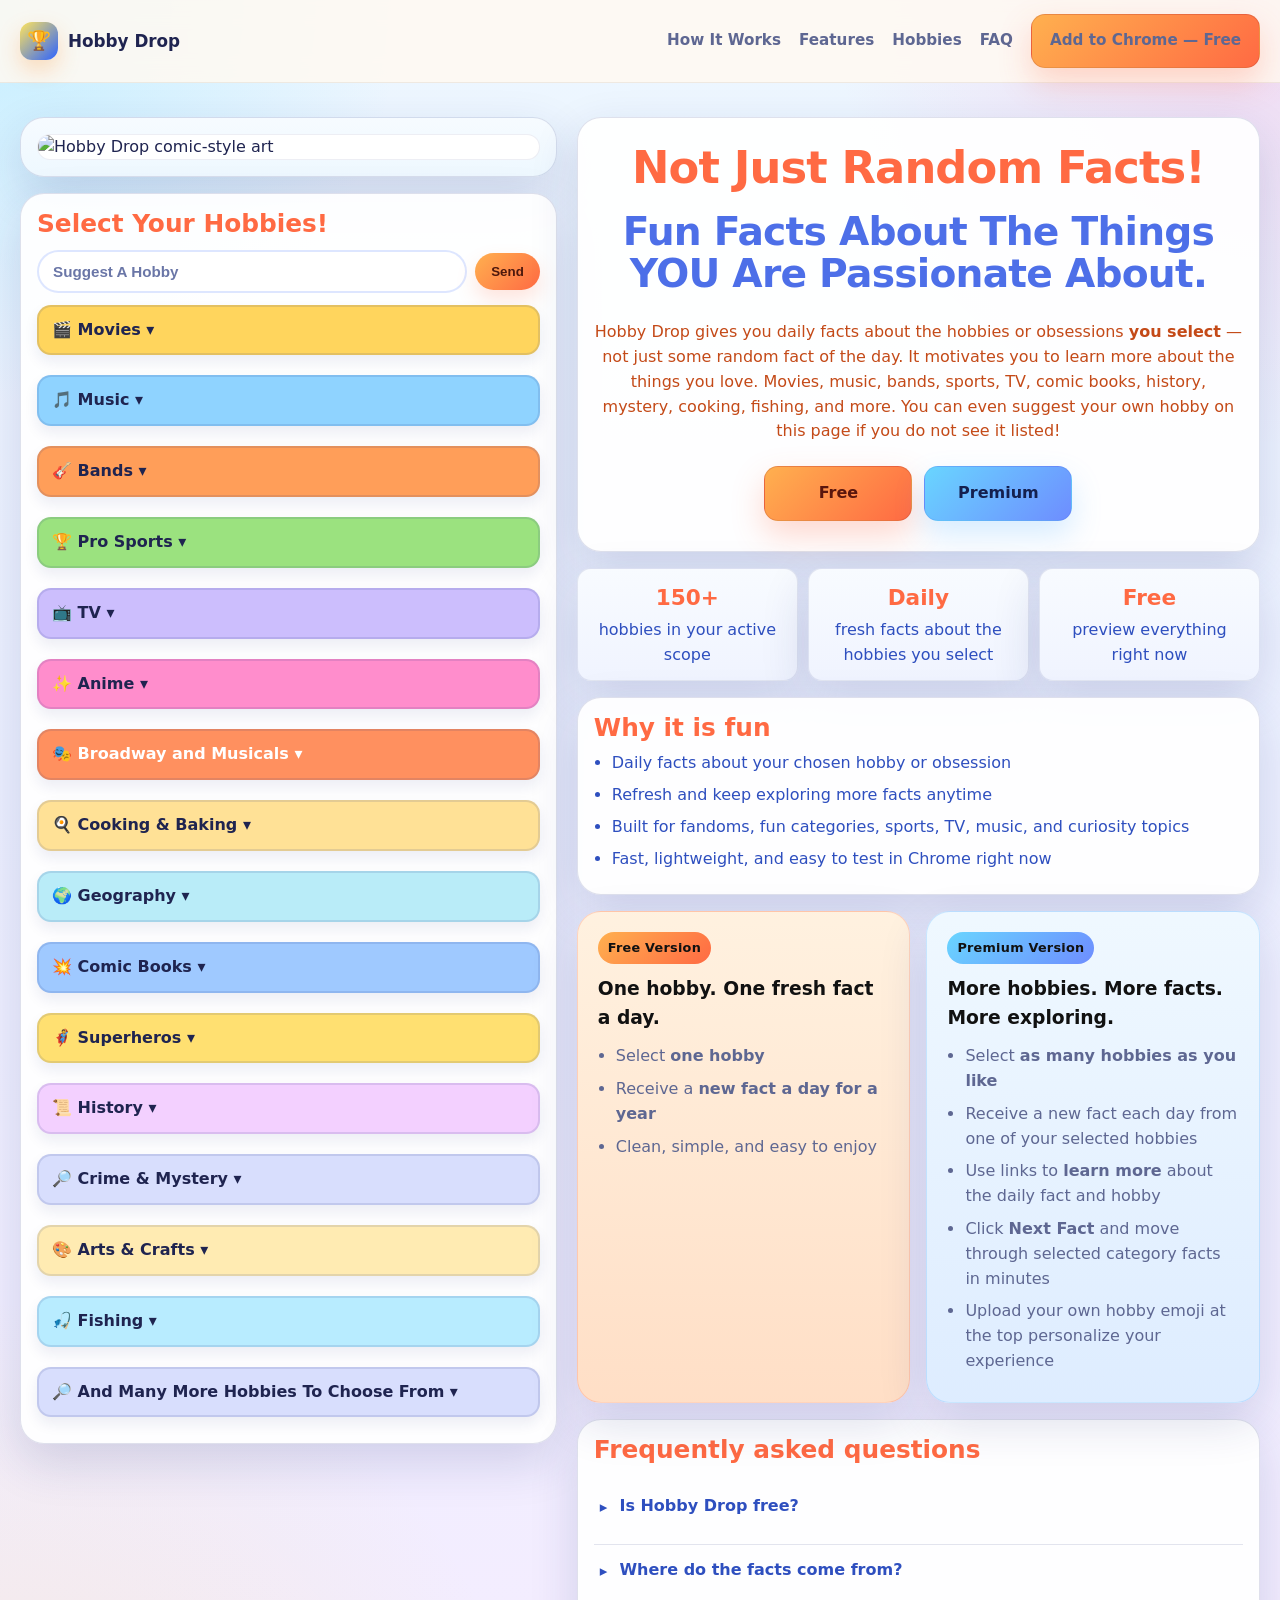
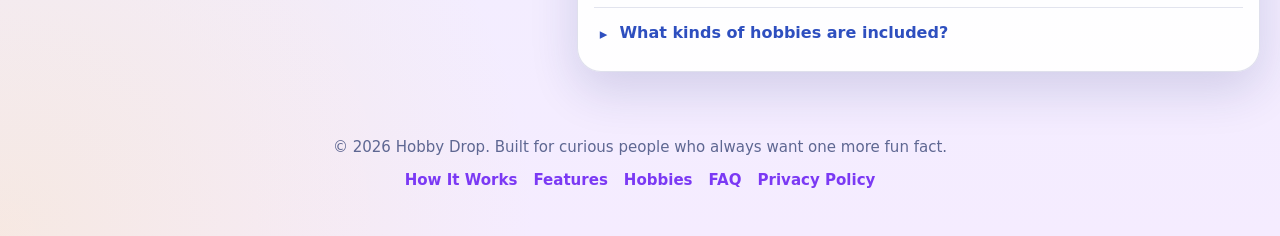
==== website/index.html @ 0efd0e8e "Initial commit" ====
<!DOCTYPE html>
<html lang="en">
<head>
  <meta charset="UTF-8">
  <meta name="viewport" content="width=device-width, initial-scale=1.0">
  <title>Hobby Drop — Daily facts for the things you love</title>
  <meta name="description" content="Hobby Drop is a playful free Chrome extension that gives you a daily fact about your favorite hobbies, fandoms, sports, music, movies, pets, books, and more.">
  <meta name="google-site-verification" content="fuaJ0DDZedPBPYJY5eXRK66tMt535osL9_O8yvnMWWc" />
  <style>
    * { box-sizing: border-box; margin: 0; padding: 0; }

    :root {
      --card: rgba(255, 255, 255, 0.92);
      --ink: #1f2450;
      --muted: #5e6792;
      --line: rgba(29, 45, 118, 0.14);
      --orange: #2d63ff;
      --orange-deep: #7b39f4;
      --gold: #ffe45c;
      --sky: #dff3ff;
      --purple: #7557d8;
      --green: #53c56b;
      --shadow: 0 18px 48px rgba(32, 44, 116, 0.16);
      --radius: 24px;
      --max: 1240px;
    }

    html { scroll-behavior: smooth; }

    body {
      font-family: "Segoe UI", system-ui, -apple-system, sans-serif;
      color: var(--ink);
      background:
        radial-gradient(circle at top left, rgba(73, 214, 255, 0.24) 0, transparent 18%),
        radial-gradient(circle at top right, rgba(255, 83, 182, 0.18) 0, transparent 20%),
        radial-gradient(circle at bottom left, rgba(255, 214, 76, 0.16) 0, transparent 24%),
        linear-gradient(180deg, #edf7ff 0%, #ecf0ff 42%, #f5ecff 100%);
      line-height: 1.55;
    }

    a { color: inherit; }

    .wrap {
      width: min(var(--max), calc(100% - 28px));
      margin: 0 auto;
    }

    .site-nav {
      position: sticky;
      top: 0;
      z-index: 50;
      backdrop-filter: blur(12px);
      background: rgba(255, 250, 242, 0.86);
      border-bottom: 1px solid rgba(84, 56, 22, 0.08);
    }

    .nav-inner {
      width: min(var(--max), calc(100% - 28px));
      margin: 0 auto;
      display: flex;
      align-items: center;
      justify-content: space-between;
      gap: 16px;
      padding: 14px 0;
    }

    .brand {
      display: flex;
      align-items: center;
      gap: 10px;
      font-weight: 900;
      font-size: 1.05rem;
      text-decoration: none;
    }

    .brand-badge {
      width: 38px;
      height: 38px;
      border-radius: 12px;
      display: grid;
      place-items: center;
      background: linear-gradient(135deg, var(--gold), var(--orange));
      box-shadow: 0 10px 22px rgba(255, 139, 43, 0.28);
      font-size: 1.2rem;
    }

    .nav-links {
      display: flex;
      gap: 18px;
      flex-wrap: wrap;
      align-items: center;
    }

    .nav-links a {
      text-decoration: none;
      color: var(--muted);
      font-weight: 600;
      font-size: 0.95rem;
    }

    .nav-links a:hover { color: var(--orange-deep); }

    .btn {
      display: inline-flex;
      align-items: center;
      justify-content: center;
      gap: 8px;
      text-decoration: none;
      border-radius: 14px;
      font-weight: 800;
      padding: 14px 18px;
      min-width: 148px;
      transition: transform 0.15s ease, box-shadow 0.15s ease, background 0.15s ease;
    }

    .btn:hover {
      transform: translateY(-2px);
    }

    .btn-primary {
      background: linear-gradient(135deg, #ffb04f, #ff6a43);
      color: #5a160d;
      box-shadow: 0 14px 32px rgba(255, 106, 67, 0.26);
      border: 1px solid rgba(132, 33, 31, 0.18);
    }

    .btn-secondary {
      background: linear-gradient(135deg, #69d5ff, #6e8dff);
      color: #14204f;
      border: 1px solid rgba(51, 95, 214, 0.14);
      box-shadow: 0 14px 30px rgba(75, 171, 255, 0.22);
    }

    .hero {
      padding: 34px 0 34px;
    }

    .hero-shell {
      display: grid;
      grid-template-columns: 1.02fr 0.98fr;
      gap: 28px;
      align-items: center;
    }

    .hero-copy {
      padding: 20px 4px;
    }

    .eyebrow {
      display: inline-flex;
      align-items: center;
      gap: 8px;
      padding: 8px 12px;
      border-radius: 999px;
      background: rgba(255, 214, 100, 0.34);
      border: 1px solid rgba(255, 140, 43, 0.18);
      color: #7a4b10;
      font-weight: 800;
      font-size: 0.84rem;
      margin-bottom: 14px;
    }

    .hero-copy h1 {
      font-size: clamp(2.2rem, 5vw, 4.2rem);
      line-height: 0.97;
      letter-spacing: -0.03em;
      margin-bottom: 16px;
    }

    .hero-copy .accent {
      color: var(--orange-deep);
    }

    .comic-kicker,
    .comic-headline {
      font-family: "Arial Rounded MT Bold", "Trebuchet MS", "Segoe UI", system-ui, sans-serif;
      color: #4d6fe8;
      text-align: center;
      text-shadow: none;
      max-width: 700px;
      margin-left: auto;
      margin-right: auto;
    }

    .comic-kicker {
      color: #ff6a43;
    }

    .comic-kicker {
      font-size: clamp(1.82rem, 4vw, 2.8rem);
      line-height: 1.06;
      letter-spacing: -0.02em;
      font-weight: 900;
      margin-top: 10px;
      margin-bottom: 20px;
    }

    .comic-headline {
      font-size: clamp(1.65rem, 3.6vw, 2.45rem);
      line-height: 1.06;
      letter-spacing: -0.02em;
      font-weight: 900;
      margin: 0 auto 26px;
    }

    .comic-headline .you-pop {
      color: #4d6fe8;
      text-shadow: none;
    }

    .hero-copy p {
      font-size: 1.06rem;
      max-width: 620px;
      color: var(--muted);
      margin-bottom: 18px;
    }

    .hero-actions {
      display: flex;
      flex-wrap: wrap;
      gap: 12px;
      margin-top: 22px;
      margin-bottom: 14px;
    }

    .meta-note {
      color: var(--muted);
      font-size: 0.93rem;
      margin-bottom: 18px;
    }

    .stats {
      display: grid;
      grid-template-columns: repeat(3, minmax(0, 1fr));
      gap: 12px;
      max-width: 620px;
    }

    .stat {
      background: var(--card);
      border: 1px solid var(--line);
      border-radius: 16px;
      padding: 14px 14px 12px;
      box-shadow: var(--shadow);
    }

    .stat strong {
      display: block;
      font-size: 1.15rem;
      color: var(--orange-deep);
      margin-bottom: 2px;
    }

    .stat span {
      color: var(--muted);
      font-size: 0.9rem;
    }

    .hero-visual {
      position: relative;
      background: linear-gradient(180deg, #eaf8ff 0%, #fff5dd 52%, #fff8ef 100%);
      border: 1px solid rgba(84, 56, 22, 0.08);
      border-radius: 30px;
      padding: 20px;
      box-shadow: var(--shadow);
      overflow: hidden;
    }

    .hero-visual::before,
    .hero-visual::after {
      content: "";
      position: absolute;
      border-radius: 50%;
      filter: blur(0px);
      opacity: 0.7;
    }

    .hero-visual::before {
      width: 140px;
      height: 140px;
      top: -30px;
      left: -20px;
      background: rgba(173, 227, 255, 0.45);
    }

    .hero-visual::after {
      width: 180px;
      height: 180px;
      right: -40px;
      bottom: -50px;
      background: rgba(255, 220, 138, 0.5);
    }

    .logo-burst {
      position: relative;
      z-index: 1;
      display: inline-block;
      font-weight: 900;
      font-size: clamp(2rem, 4vw, 3.2rem);
      line-height: 0.9;
      padding: 18px 20px;
      border-radius: 24px;
      color: #7f180b;
      background: radial-gradient(circle at center, #ffd75b 0%, #ffb934 44%, #ff7b2b 68%, #ef4b26 100%);
      text-shadow: 0 2px 0 rgba(255,255,255,0.28);
      box-shadow: 0 18px 40px rgba(239, 91, 36, 0.26);
      border: 4px solid rgba(126, 31, 8, 0.1);
      margin-bottom: 18px;
    }

    .scene-icons {
      display: flex;
      flex-wrap: wrap;
      gap: 10px;
      margin-bottom: 18px;
      position: relative;
      z-index: 1;
    }

    .scene-icons span {
      width: 48px;
      height: 48px;
      display: grid;
      place-items: center;
      border-radius: 14px;
      background: rgba(255,255,255,0.78);
      box-shadow: 0 8px 18px rgba(82, 58, 19, 0.12);
      font-size: 1.25rem;
    }

    .picker-card {
      position: relative;
      z-index: 1;
      background: rgba(255, 255, 255, 0.88);
      border: 1px solid rgba(84, 56, 22, 0.08);
      border-radius: 22px;
      padding: 16px;
    }

    .picker-head {
      display: flex;
      align-items: center;
      justify-content: space-between;
      gap: 10px;
      margin-bottom: 10px;
    }

    .picker-head h3 {
      font-size: 1.15rem;
    }

    .search {
      background: #fffaf2;
      border: 1px solid rgba(84, 56, 22, 0.08);
      border-radius: 12px;
      color: #8b8096;
      padding: 10px 12px;
      margin-bottom: 12px;
      font-size: 0.95rem;
    }

    .chip-grid {
      display: grid;
      grid-template-columns: repeat(2, minmax(0, 1fr));
      gap: 10px;
    }

    .chip {
      border-radius: 14px;
      padding: 10px 12px;
      font-weight: 800;
      font-size: 0.92rem;
      border: 1px solid rgba(84, 56, 22, 0.08);
      box-shadow: 0 6px 14px rgba(80, 58, 23, 0.08);
    }

    .c1 { background: #ffe7b6; }
    .c2 { background: #ffbe67; }
    .c3 { background: #ff8449; color: white; }
    .c4 { background: #cfe88c; }
    .c5 { background: #dcecff; }
    .c6 { background: #b7d7ff; }
    .c7 { background: #f9e2a7; }
    .c8 { background: #e6e0f8; }
    .c9 { background: #b7e5b4; }
    .c10 { background: #b9dfff; }
    .c11 { background: #d7e98f; }
    .c12 { background: #f2cfe8; }

    section {
      padding: 34px 0;
    }

    .section-title {
      text-align: center;
      margin-bottom: 16px;
    }

    .section-title h2 {
      font-size: clamp(1.8rem, 3.3vw, 2.6rem);
      margin-bottom: 10px;
    }

    .section-title p {
      max-width: 740px;
      margin: 0 auto;
      color: var(--muted);
      font-size: 1rem;
    }

    .panel {
      background: var(--card);
      border: 1px solid var(--line);
      border-radius: var(--radius);
      box-shadow: var(--shadow);
    }

    .how-grid {
      display: grid;
      grid-template-columns: repeat(3, minmax(0, 1fr));
      gap: 16px;
      margin-top: 22px;
    }

    .step-card {
      padding: 20px;
    }

    .step-badge {
      width: 40px;
      height: 40px;
      display: grid;
      place-items: center;
      border-radius: 12px;
      background: linear-gradient(135deg, var(--orange), var(--orange-deep));
      color: white;
      font-weight: 900;
      margin-bottom: 12px;
    }

    .step-card h3,
    .feature-card h3,
    .fact-card h3,
    .category-card h3,
    .install-card h3 {
      margin-bottom: 8px;
      font-size: 1.05rem;
    }

    .step-card p,
    .feature-card p,
    .fact-card p,
    .category-card p,
    .install-card p,
    .scope-note,
    .faq details p {
      color: var(--muted);
    }

    .feature-grid,
    .facts-grid,
    .category-grid,
    .install-grid,
    .pricing-grid,
    .faq-grid {
      display: grid;
      gap: 16px;
      margin-top: 22px;
    }

    .feature-grid { grid-template-columns: repeat(3, minmax(0, 1fr)); }
    .facts-grid { grid-template-columns: repeat(3, minmax(0, 1fr)); }
    .category-grid { grid-template-columns: repeat(4, minmax(0, 1fr)); }
    .install-grid { grid-template-columns: 1.15fr 0.85fr; }
    .pricing-grid { grid-template-columns: repeat(2, minmax(0, 1fr)); }

    .feature-card,
    .fact-card,
    .category-card,
    .install-card,
    .pricing-card {
      padding: 20px;
    }

    .icon-row {
      font-size: 1.45rem;
      margin-bottom: 10px;
    }

    .category-card ul,
    .install-card ol,
    .install-card ul {
      padding-left: 18px;
      margin-top: 10px;
      color: var(--muted);
    }

    .category-card li,
    .install-card li { margin-bottom: 6px; }

    .tag-strip {
      display: flex;
      flex-wrap: wrap;
      gap: 10px;
      margin-top: 14px;
    }

    .tag-strip span {
      padding: 7px 10px;
      border-radius: 999px;
      background: #fff3db;
      border: 1px solid rgba(84, 56, 22, 0.08);
      font-size: 0.88rem;
      font-weight: 700;
      color: #6b5226;
    }

    .scope-note {
      margin-top: 16px;
      font-size: 0.94rem;
      text-align: center;
    }

    .comic-layout {
      display: grid;
      grid-template-columns: 0.88fr 1.12fr;
      gap: 20px;
      align-items: start;
    }

    .left-rail,
    .right-rail {
      display: grid;
      gap: 16px;
    }

    .info-stack {
      display: grid;
      grid-template-columns: repeat(2, minmax(0, 1fr));
      gap: 16px;
    }

    .art-card,
    .tabs-card,
    .info-box {
      padding: 16px;
    }

    .art-card {
      overflow: hidden;
      background: linear-gradient(180deg, #f6fbff 0%, #eef8ff 100%);
    }

    .hero-art {
      width: 100%;
      display: block;
      border-radius: 18px;
      border: 1px solid rgba(29, 45, 118, 0.08);
      background: white;
    }

    .tabs-card h3,
    .info-box h3 {
      margin-bottom: 10px;
      font-size: 1.55rem;
      line-height: 1.1;
      font-weight: 900;
      font-family: "Arial Rounded MT Bold", "Trebuchet MS", "Segoe UI", system-ui, sans-serif;
      color: #ff6a43;
    }

    .tabs-card h3 {
      margin-bottom: 16px;
    }

    .tabs-card-header {
      display: flex;
      align-items: center;
      justify-content: space-between;
      gap: 12px;
      flex-wrap: wrap;
      margin-bottom: 12px;
    }

    .tabs-card-header h3 {
      margin-bottom: 0;
    }

    .suggestion-form {
      display: flex;
      align-items: center;
      justify-content: flex-end;
      gap: 8px;
      flex: 1 1 340px;
      flex-wrap: wrap;
    }

    .suggestion-input {
      flex: 1 1 220px;
      min-width: 220px;
      padding: 11px 14px;
      border-radius: 999px;
      border: 2px solid rgba(45, 99, 255, 0.16);
      background: #ffffff;
      color: #1f2450;
      font-size: 0.95rem;
      font-weight: 700;
      outline: none;
      box-shadow: inset 0 1px 0 rgba(255, 255, 255, 0.6);
    }

    .suggestion-input::placeholder {
      color: #6a76a7;
    }

    .suggestion-input:focus {
      border-color: rgba(123, 57, 244, 0.42);
      box-shadow: 0 0 0 4px rgba(123, 57, 244, 0.12);
    }

    .suggestion-button {
      border: none;
      border-radius: 999px;
      padding: 11px 16px;
      font-weight: 800;
      cursor: pointer;
      background: linear-gradient(135deg, #ffb04f, #ff6a43);
      color: #4d180d;
      box-shadow: 0 10px 20px rgba(255, 106, 67, 0.18);
    }

    .suggestion-success {
      margin-bottom: 10px;
      color: #1e7a3b;
      font-weight: 800;
      font-size: 0.9rem;
    }

    .ordered-tabs {
      display: grid;
      grid-template-columns: 1fr;
      gap: 10px;
    }

    .hobby-item {
      position: relative;
      padding-bottom: 10px;
    }

    .hobby-item:hover,
    .hobby-item:focus-within {
      z-index: 30;
    }

    .hobby-item::after {
      content: "";
      position: absolute;
      left: 0;
      right: 0;
      top: 100%;
      height: 14px;
    }

    .hobby-pill {
      display: block;
      width: 100%;
      padding: 11px 13px;
      border-radius: 14px;
      border: 2px solid rgba(30, 47, 124, 0.12);
      font-weight: 800;
      box-shadow: 0 7px 14px rgba(31, 40, 109, 0.08);
    }

    .dropdown-panel {
      display: none;
      position: absolute;
      left: 0;
      top: calc(100% + 2px);
      width: 100%;
      z-index: 20;
      padding: 12px;
      border-radius: 16px;
      background: rgba(255, 255, 255, 0.97);
      border: 1px solid rgba(29, 45, 118, 0.12);
      box-shadow: 0 18px 34px rgba(29, 45, 118, 0.14);
    }

    .dropdown-title {
      font-size: 0.9rem;
      font-weight: 900;
      margin-bottom: 8px;
      color: #2442aa;
    }

    .dropdown-tags {
      display: flex;
      flex-wrap: wrap;
      gap: 8px;
    }

    .dropdown-tags span {
      padding: 6px 9px;
      border-radius: 999px;
      background: #eef5ff;
      border: 1px solid rgba(29, 45, 118, 0.08);
      font-size: 0.78rem;
      font-weight: 700;
      color: #40518a;
    }

    .hobby-item:hover .dropdown-panel,
    .hobby-item:focus-within .dropdown-panel {
      display: block;
    }

    .pill-1 { background: #ffd55d; }
    .pill-2 { background: #8fd3ff; }
    .pill-3 { background: #ff9e59; }
    .pill-4 { background: #9be27f; }
    .pill-5 { background: #ccbefd; }
    .pill-6 { background: #ff8dcc; }
    .pill-7 { background: #ff905f; color: white; }
    .pill-8 { background: #ffe196; }
    .pill-9 { background: #b9ecf8; }
    .pill-10 { background: #9fc9ff; }
    .pill-11 { background: #ffe071; }
    .pill-12 { background: #f3d0ff; }
    .pill-13 { background: #d8defd; }
    .pill-14 { background: #ffebb2; }
    .pill-15 { background: #b8ecff; }

    .info-box p,
    .info-box li {
      color: #2e4fbf;
    }

    .right-rail > .info-box:first-child {
      text-align: center;
    }

    .right-rail > .info-box:first-child p {
      max-width: 680px;
      margin-left: auto;
      margin-right: auto;
      color: #c44a18;
    }

    .right-rail > .info-box:first-child .hero-actions {
      justify-content: center;
    }

    .info-box ul,
    .info-box ol {
      padding-left: 18px;
      margin-top: 10px;
    }

    .info-box li {
      margin-bottom: 7px;
    }

    .mini-stats {
      display: grid;
      grid-template-columns: repeat(3, minmax(0, 1fr));
      gap: 10px;
    }

    .mini-stat {
      background: linear-gradient(180deg, #f8fbff, #f0f4ff);
      border: 1px solid rgba(29, 45, 118, 0.1);
      border-radius: 14px;
      padding: 12px;
      text-align: center;
    }

    .mini-stat strong {
      display: block;
      color: #ff6a43;
      font-size: 1.35rem;
      font-weight: 900;
      margin-bottom: 4px;
    }

    .mini-stat span {
      color: #2e4fbf;
    }

    .faq-grid {
      grid-template-columns: 1fr;
    }

    .faq details {
      background: transparent;
      border: none;
      box-shadow: none;
      padding: 10px 0;
      border-radius: 0;
      overflow: visible;
    }

    .faq details + details {
      border-top: 1px solid rgba(29, 45, 118, 0.12);
      padding-top: 14px;
    }

    .faq details summary {
      display: flex;
      align-items: flex-start;
      gap: 12px;
      cursor: pointer;
      font-weight: 800;
      line-height: 1.35;
      list-style: none;
      padding: 0 6px;
      color: #2e4fbf !important;
    }

    .faq details summary::before {
      content: "▸";
      color: #2e4fbf !important;
      font-size: 0.95rem;
      font-weight: 900;
      flex: 0 0 auto;
      margin-top: 2px;
    }

    .faq details[open] summary::before {
      content: "▾";
    }

    .faq details summary::marker { content: ""; font-size: 0; }
    .faq details summary::-webkit-details-marker { display: none !important; }

    .faq details p {
      margin-top: 8px;
      line-height: 1.55;
      padding-left: 24px;
      padding-right: 6px;
      max-width: 100%;
      color: #ff6a43;
    }

    .pricing-card {
      position: relative;
    }

    .pricing-card.free {
      background: linear-gradient(180deg, rgba(255, 241, 223, 0.98), rgba(255, 222, 197, 0.98));
      border-color: rgba(255, 106, 67, 0.22);
    }

    .pricing-card.free h3 {
      color: #111111;
    }

    .pricing-card.premium {
      background: linear-gradient(180deg, rgba(239, 248, 255, 0.98), rgba(221, 236, 255, 0.98));
      border-color: rgba(75, 171, 255, 0.24);
    }

    .plan-badge {
      display: inline-block;
      margin-bottom: 10px;
      padding: 6px 10px;
      border-radius: 999px;
      font-size: 0.8rem;
      font-weight: 900;
      letter-spacing: 0.02em;
    }

    .pricing-card.free .plan-badge {
      background: linear-gradient(135deg, #ffb04f, #ff6a43);
      color: #111111;
    }

    .pricing-card.premium .plan-badge {
      background: linear-gradient(135deg, #69d5ff, #6e8dff);
      color: #111111;
    }

    .pricing-card.premium h3 {
      color: #111111;
    }

    .pricing-card ul {
      padding-left: 18px;
      margin-top: 12px;
      color: var(--muted);
    }

    .pricing-card li {
      margin-bottom: 8px;
    }

    .cta-box {
      margin-top: 26px;
      padding: 28px;
      text-align: center;
      background: linear-gradient(135deg, #f4fbff, #eef3ff, #f8f0ff);
      border: 1px solid rgba(84, 56, 22, 0.09);
      border-radius: 28px;
      box-shadow: var(--shadow);
    }

    .cta-box h2 {
      font-size: clamp(1.9rem, 4vw, 2.8rem);
      margin-bottom: 8px;
    }

    .cta-box p {
      color: var(--muted);
      max-width: 720px;
      margin: 0 auto 16px;
    }

    footer {
      padding: 30px 0 44px;
      text-align: center;
      color: var(--muted);
      font-size: 0.94rem;
    }

    footer .foot-links {
      display: flex;
      justify-content: center;
      gap: 16px;
      flex-wrap: wrap;
      margin-top: 10px;
    }

    footer a {
      color: var(--orange-deep);
      text-decoration: none;
      font-weight: 700;
    }

    code {
      padding: 1px 6px;
      border-radius: 8px;
      background: rgba(117, 87, 216, 0.08);
      font-family: ui-monospace, SFMono-Regular, Menlo, Monaco, Consolas, monospace;
      font-size: 0.9em;
    }

    @media (max-width: 980px) {
      .hero-shell,
      .install-grid,
      .feature-grid,
      .facts-grid,
      .category-grid,
      .pricing-grid,
      .faq-grid,
      .how-grid {
        grid-template-columns: 1fr 1fr;
      }

      .hero-shell { grid-template-columns: 1fr; }
    }

    @media (max-width: 680px) {
      .nav-inner {
        flex-direction: column;
        align-items: flex-start;
      }

      .nav-links { gap: 12px; }

      .stats,
      .feature-grid,
      .facts-grid,
      .category-grid,
      .install-grid,
      .pricing-grid,
      .faq-grid,
      .how-grid,
      .chip-grid,
      .mini-stats,
      .info-stack {
        grid-template-columns: 1fr;
      }

      .dropdown-panel {
        position: static;
        width: 100%;
        margin-top: 8px;
      }

      .hero {
        padding-top: 20px;
      }
    }
  </style>
</head>
<body>
  <header class="site-nav">
    <div class="nav-inner">
      <a class="brand" href="#top">
        <span class="brand-badge">🏆</span>
        <span>Hobby Drop</span>
      </a>
      <nav class="nav-links">
        <a href="#how">How It Works</a>
        <a href="#features">Features</a>
        <a href="#categories">Hobbies</a>
        <a href="#faq">FAQ</a>
        <a class="btn btn-primary" href="#install">Add to Chrome — Free</a>
      </nav>
    </div>
  </header>

  <main>
    <section class="hero" id="top">
      <div class="wrap comic-layout">
        <div class="left-rail">
          <div class="panel art-card">
            <img src="Hero-art.svg" alt="Hobby Drop comic-style art" class="hero-art">
          </div>
          <div class="panel tabs-card" id="categories">
            <div class="tabs-card-header">
              <h3>Select Your Hobbies!</h3>
              <form class="suggestion-form" action="https://formsubmit.co/jaybourque@yahoo.com" method="POST">
                <input type="hidden" name="_subject" value="New Hobby Submission">
                <input type="hidden" name="_captcha" value="false">
                <input type="hidden" name="_next" value="https://wizardanddroid.com/hobbydrop/?suggested=1#categories">
                <input class="suggestion-input" type="text" name="Suggested Hobby" placeholder="Suggest A Hobby" aria-label="Suggest a hobby" required>
                <button class="suggestion-button" type="submit">Send</button>
              </form>
            </div>
            <p id="suggestion-success" class="suggestion-success" hidden>Thanks! Your hobby suggestion is on its way.</p>
            <div class="ordered-tabs">
              <div class="hobby-item">
                <span class="hobby-pill pill-1">🎬 Movies ▾</span>
                <div class="dropdown-panel"><div class="dropdown-title">Movie categories</div><div class="dropdown-tags"><span>General Movies</span><span>Sci-Fi</span><span>Rom-Com</span><span>Horror</span><span>Fantasy</span><span>Action &amp; Adventure</span><span>Drama</span><span>Comedy</span><span>Animated</span><span>Documentaries</span><span>Classic Movies</span><span>Academy Awards</span></div></div>
              </div>
              <div class="hobby-item">
                <span class="hobby-pill pill-2">🎵 Music ▾</span>
                <div class="dropdown-panel"><div class="dropdown-title">Music categories</div><div class="dropdown-tags"><span>Pop</span><span>Hip-Hop</span><span>R&amp;B</span><span>Punk</span><span>EDM</span><span>Blues</span><span>Reggae</span><span>Classical</span><span>Jazz</span><span>Disco</span><span>Classic Rock</span><span>Rock &amp; Roll</span><span>Music Theory</span><span>Pop Divas</span></div></div>
              </div>
              <div class="hobby-item">
                <span class="hobby-pill pill-3">🎸 Bands ▾</span>
                <div class="dropdown-panel"><div class="dropdown-title">Bands and artist styles</div><div class="dropdown-tags"><span>The Beatles</span><span>Classic Rock</span><span>Alternative &amp; Indie</span><span>Heavy Metal</span><span>Country Music</span><span>Emo</span><span>New Wave</span></div></div>
              </div>
              <div class="hobby-item">
                <span class="hobby-pill pill-4">🏆 Pro Sports ▾</span>
                <div class="dropdown-panel"><div class="dropdown-title">Sports categories</div><div class="dropdown-tags"><span>Baseball</span><span>Basketball</span><span>Football</span><span>Hockey</span><span>Soccer</span><span>Golf</span><span>Tennis</span><span>Poker</span><span>Figure Skating</span><span>Skiing</span><span>Snowboarding</span></div></div>
              </div>
              <div class="hobby-item">
                <span class="hobby-pill pill-5">📺 TV ▾</span>
                <div class="dropdown-panel"><div class="dropdown-title">TV categories</div><div class="dropdown-tags"><span>TV Shows &amp; Streaming</span><span>Game of Thrones</span><span>Breaking Bad</span><span>The Simpsons</span><span>South Park</span><span>Seinfeld</span></div></div>
              </div>
              <div class="hobby-item">
                <span class="hobby-pill pill-6">✨ Anime ▾</span>
                <div class="dropdown-panel"><div class="dropdown-title">Anime-style picks</div><div class="dropdown-tags"><span>Shonen</span><span>Fantasy Anime</span><span>Adventure</span><span>Mecha</span><span>Comedy Anime</span><span>Classic Anime</span></div></div>
              </div>
              <div class="hobby-item">
                <span class="hobby-pill pill-7">🎭 Broadway and Musicals ▾</span>
                <div class="dropdown-panel"><div class="dropdown-title">Broadway picks</div><div class="dropdown-tags"><span>Musicals</span><span>Show Tunes</span><span>Tony Awards</span><span>Stage Legends</span><span>Modern Hits</span></div></div>
              </div>
              <div class="hobby-item">
                <span class="hobby-pill pill-8">🍳 Cooking &amp; Baking ▾</span>
                <div class="dropdown-panel"><div class="dropdown-title">Cooking &amp; baking topics</div><div class="dropdown-tags"><span>Baking</span><span>Desserts</span><span>Kitchen Tips</span><span>Ingredients</span><span>Food History</span></div></div>
              </div>
              <div class="hobby-item">
                <span class="hobby-pill pill-9">🌍 Geography ▾</span>
                <div class="dropdown-panel"><div class="dropdown-title">Geography categories</div><div class="dropdown-tags"><span>USA Landmarks</span><span>Famous Cities</span><span>Beaches</span><span>Europe</span><span>Italy</span><span>Greece</span><span>Egypt</span></div></div>
              </div>
              <div class="hobby-item">
                <span class="hobby-pill pill-10">💥 Comic Books ▾</span>
                <div class="dropdown-panel"><div class="dropdown-title">Comic book favorites</div><div class="dropdown-tags"><span>Marvel</span><span>DC</span><span>Batman</span><span>Spider-Man</span><span>Superman</span><span>Wonder Woman</span><span>Avengers</span></div></div>
              </div>
              <div class="hobby-item">
                <span class="hobby-pill pill-11">🦸 Superheros ▾</span>
                <div class="dropdown-panel"><div class="dropdown-title">Superhero categories</div><div class="dropdown-tags"><span>Super Heroes</span><span>The Avengers</span><span>The Hulk</span><span>Spider-Man</span><span>Batman</span><span>Superman</span><span>Wonder Woman</span><span>The Flash</span><span>Green Lantern</span></div></div>
              </div>
              <div class="hobby-item">
                <span class="hobby-pill pill-12">📜 History ▾</span>
                <div class="dropdown-panel"><div class="dropdown-title">History categories</div><div class="dropdown-tags"><span>World History</span><span>U.S. History</span><span>Wars &amp; Battles</span><span>U.S. Presidents</span><span>Egyptian History</span><span>Roman History</span><span>Law &amp; Justice</span></div></div>
              </div>
              <div class="hobby-item">
                <span class="hobby-pill pill-13">🔎 Crime &amp; Mystery ▾</span>
                <div class="dropdown-panel"><div class="dropdown-title">Crime &amp; mystery topics</div><div class="dropdown-tags"><span>True Crime</span><span>Detectives</span><span>Cold Cases</span><span>Mystery Stories</span><span>Forensics</span></div></div>
              </div>
              <div class="hobby-item">
                <span class="hobby-pill pill-14">🎨 Arts &amp; Crafts ▾</span>
                <div class="dropdown-panel"><div class="dropdown-title">Arts &amp; crafts topics</div><div class="dropdown-tags"><span>Painting</span><span>DIY Crafts</span><span>Handmade Projects</span><span>Art Tools</span><span>Creative Tips</span></div></div>
              </div>
              <div class="hobby-item">
                <span class="hobby-pill pill-15">🎣 Fishing ▾</span>
                <div class="dropdown-panel"><div class="dropdown-title">Fishing topics</div><div class="dropdown-tags"><span>Freshwater</span><span>Saltwater</span><span>Bait &amp; Tackle</span><span>Casting Tips</span><span>Big Catches</span></div></div>
              </div>
              <div class="hobby-item">
                <span class="hobby-pill pill-13">🔎 And Many More Hobbies To Choose From ▾</span>
                <div class="dropdown-panel"><div class="dropdown-title">More hobbies to explore</div><div class="dropdown-tags"><span>Reading</span><span>Hiking &amp; Walking</span><span>Traveling</span><span>Camping</span><span>Gardening</span><span>Photography</span><span>Writing &amp; Journaling</span><span>Painting &amp; Art</span><span>Fashion &amp; Style</span><span>Fashion Models</span><span>Social Media</span><span>Drinking &amp; Mixology</span><span>Ghosts &amp; Paranormal</span><span>Mythology</span><span>The Bible</span><span>Witches &amp; Wizards</span><span>Fitness &amp; Training</span><span>Water Sports</span><span>Pets</span><span>Games</span><span>Nature</span></div></div>
              </div>
            </div>
          </div>
        </div>

        <div class="right-rail">
          <div class="panel info-box">
            <div class="comic-kicker">Not Just Random Facts!</div>
            <h1 class="comic-headline">Fun Facts About The Things <span class="you-pop">YOU</span> Are Passionate About.</h1>
            <p>
              Hobby Drop gives you daily facts about the hobbies or obsessions <strong>you select</strong> — not just some random fact of the day.
              It motivates you to learn more about the things you love. Movies, music, bands, sports, TV, comic books, history, mystery, cooking, fishing, and more. You can even suggest your own hobby on this page if you do not see it listed!
            </p>
            <div class="hero-actions">
              <a class="btn btn-primary" href="#premium">Free</a>
              <a class="btn btn-secondary" href="#premium">Premium</a>
            </div>
          </div>

          <div class="mini-stats">
            <div class="mini-stat panel">
              <strong>150+</strong>
              <span>hobbies in your active scope</span>
            </div>
            <div class="mini-stat panel">
              <strong>Daily</strong>
              <span>fresh facts about the hobbies you select</span>
            </div>
            <div class="mini-stat panel">
              <strong>Free</strong>
              <span>preview everything right now</span>
            </div>
          </div>

          <div class="panel info-box">
            <h3>Why it is fun</h3>
            <ul>
              <li>Daily facts about your chosen hobby or obsession</li>
              <li>Refresh and keep exploring more facts anytime</li>
              <li>Built for fandoms, fun categories, sports, TV, music, and curiosity topics</li>
              <li>Fast, lightweight, and easy to test in Chrome right now</li>
            </ul>
          </div>

          <div class="info-stack" id="premium">
            <div class="panel pricing-card free">
              <span class="plan-badge">Free Version</span>
              <h3>One hobby. One fresh fact a day.</h3>
              <ul>
                <li>Select <strong>one hobby</strong></li>
                <li>Receive a <strong>new fact a day for a year</strong></li>
                <li>Clean, simple, and easy to enjoy</li>
              </ul>
            </div>
            <div class="panel pricing-card premium">
              <span class="plan-badge">Premium Version</span>
              <h3>More hobbies. More facts. More exploring.</h3>
              <ul>
                <li>Select <strong>as many hobbies as you like</strong></li>
                <li>Receive a new fact each day from one of your selected hobbies</li>
                <li>Use links to <strong>learn more</strong> about the daily fact and hobby</li>
                <li>Click <strong>Next Fact</strong> and move through selected category facts in minutes</li>
                <li>Upload your own hobby emoji at the top personalize your experience</li>
              </ul>
            </div>
          </div>

          <div class="panel info-box" id="faq">
            <h3>Frequently asked questions</h3>
            <div class="faq faq-grid">
              <details>
                <summary>Is Hobby Drop free?</summary>
                <p>Yes. The current preview is free so you can see all the features and test the experience.</p>
              </details>
              <details>
                <summary>Where do the facts come from?</summary>
                <p>The extension uses your local fact library plus public Wikipedia and Wikimedia sources for fact links and extra context.</p>
              </details>
              <details>
                <summary>What kinds of hobbies are included?</summary>
                <p>Movies, music, pro sports, TV, Broadway, geography, comic books, history, crime &amp; mystery, fishing, cooking, and many more.</p>
              </details>
            </div>
          </div>
        </div>
      </div>
    </section>
  </main>

  <footer>
    <div class="wrap">
      <p>&copy; 2026 Hobby Drop. Built for curious people who always want one more fun fact.</p>
      <div class="foot-links">
        <a href="#how">How It Works</a>
        <a href="#features">Features</a>
        <a href="#categories">Hobbies</a>
        <a href="#faq">FAQ</a>
        <a href="privacy.html">Privacy Policy</a>
      </div>
    </div>
  </footer>

  <script>
    (() => {
      const success = document.getElementById('suggestion-success');
      if (!success) return;

      const params = new URLSearchParams(window.location.search);
      if (params.get('suggested') === '1') {
        success.hidden = false;
      }
    })();
  </script>
</body>
</html>
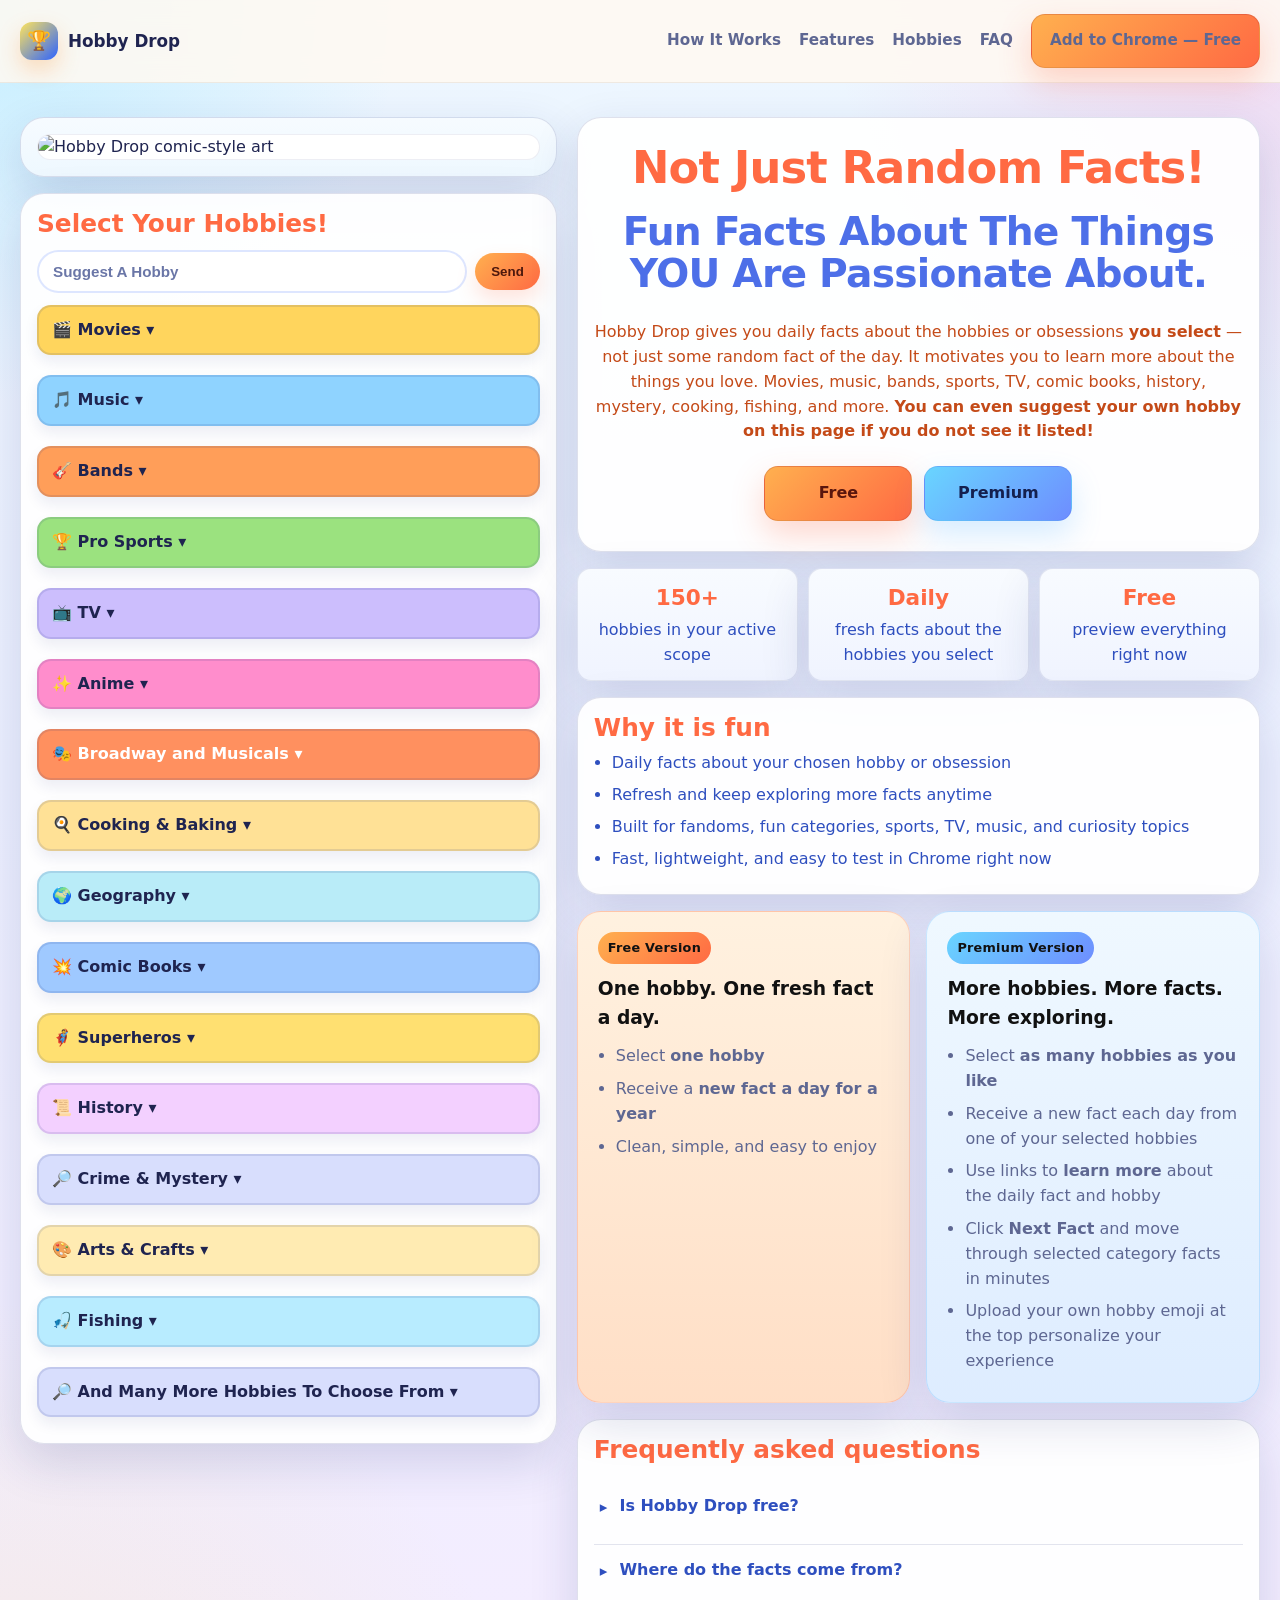
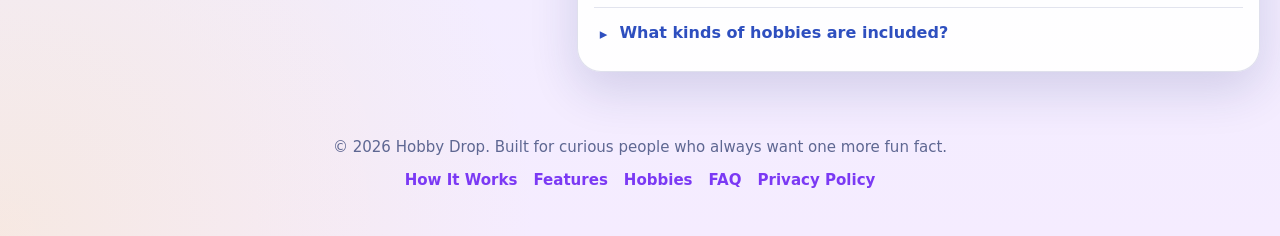
==== commit 5faa46d3: "Update index.html" ====
--- a/website/index.html
+++ b/website/index.html
@@ -1102,7 +1102,7 @@
             <h1 class="comic-headline">Fun Facts About The Things <span class="you-pop">YOU</span> Are Passionate About.</h1>
             <p>
               Hobby Drop gives you daily facts about the hobbies or obsessions <strong>you select</strong> — not just some random fact of the day.
-              It motivates you to learn more about the things you love. Movies, music, bands, sports, TV, comic books, history, mystery, cooking, fishing, and more. You can even suggest your own hobby on this page if you do not see it listed!
+              It motivates you to learn more about the things you love. Movies, music, bands, sports, TV, comic books, history, mystery, cooking, fishing, and more. <strong>You can even suggest your own hobby on this page if you do not see it listed!</strong>
             </p>
             <div class="hero-actions">
               <a class="btn btn-primary" href="#premium">Free</a>
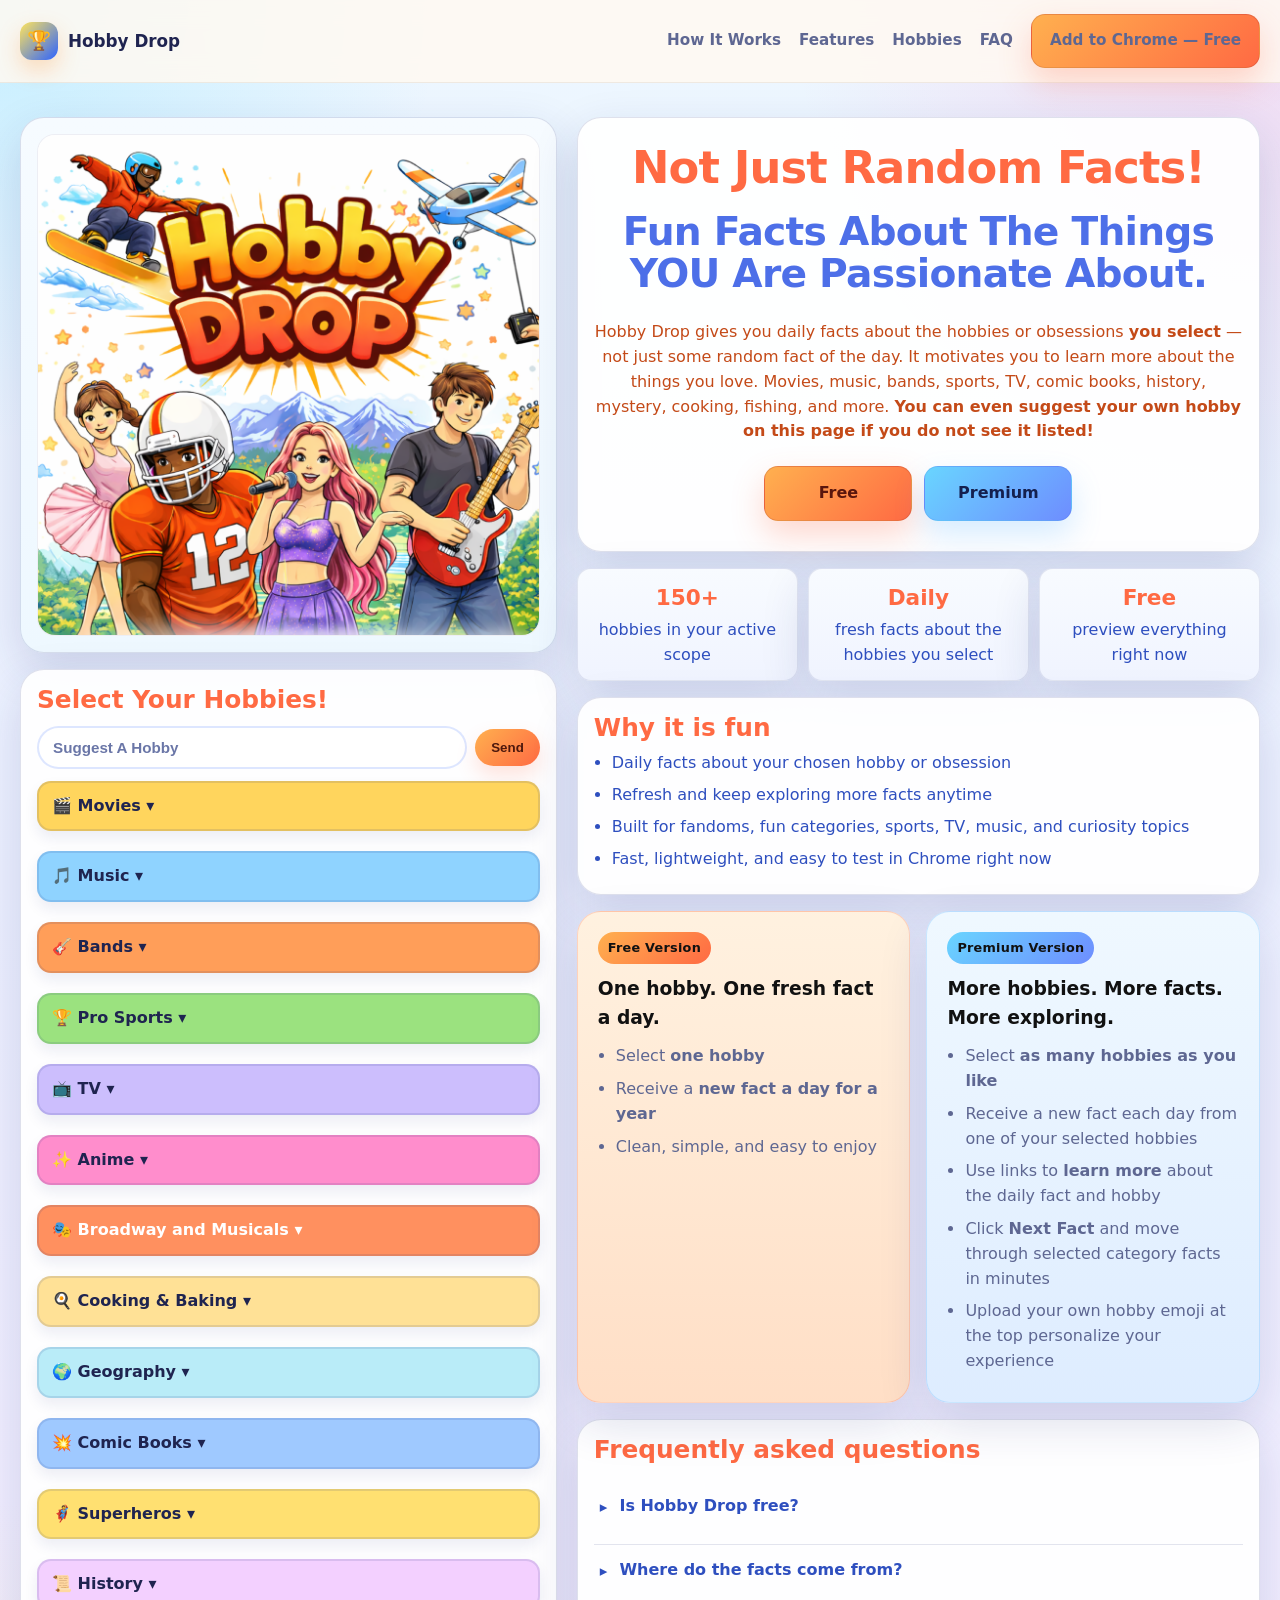
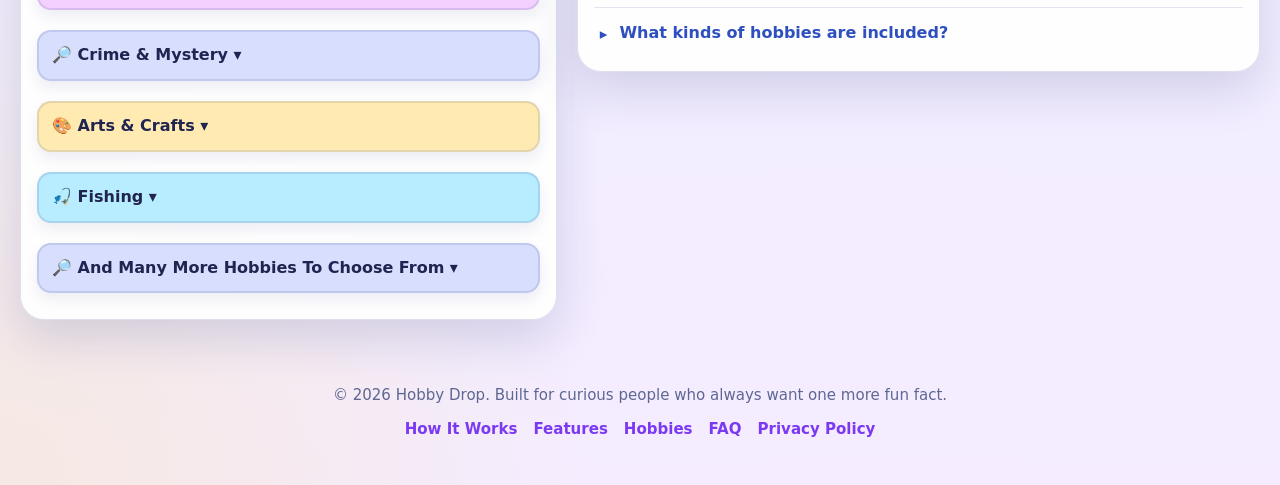
==== commit 9150c855: "New Photo" ====
--- a/website/index.html
+++ b/website/index.html
@@ -1013,7 +1013,7 @@
       <div class="wrap comic-layout">
         <div class="left-rail">
           <div class="panel art-card">
-            <img src="Hero-art.svg" alt="Hobby Drop comic-style art" class="hero-art">
+            <img src="Hero-art.png" alt="Hobby Drop comic-style art" class="hero-art">
           </div>
           <div class="panel tabs-card" id="categories">
             <div class="tabs-card-header">
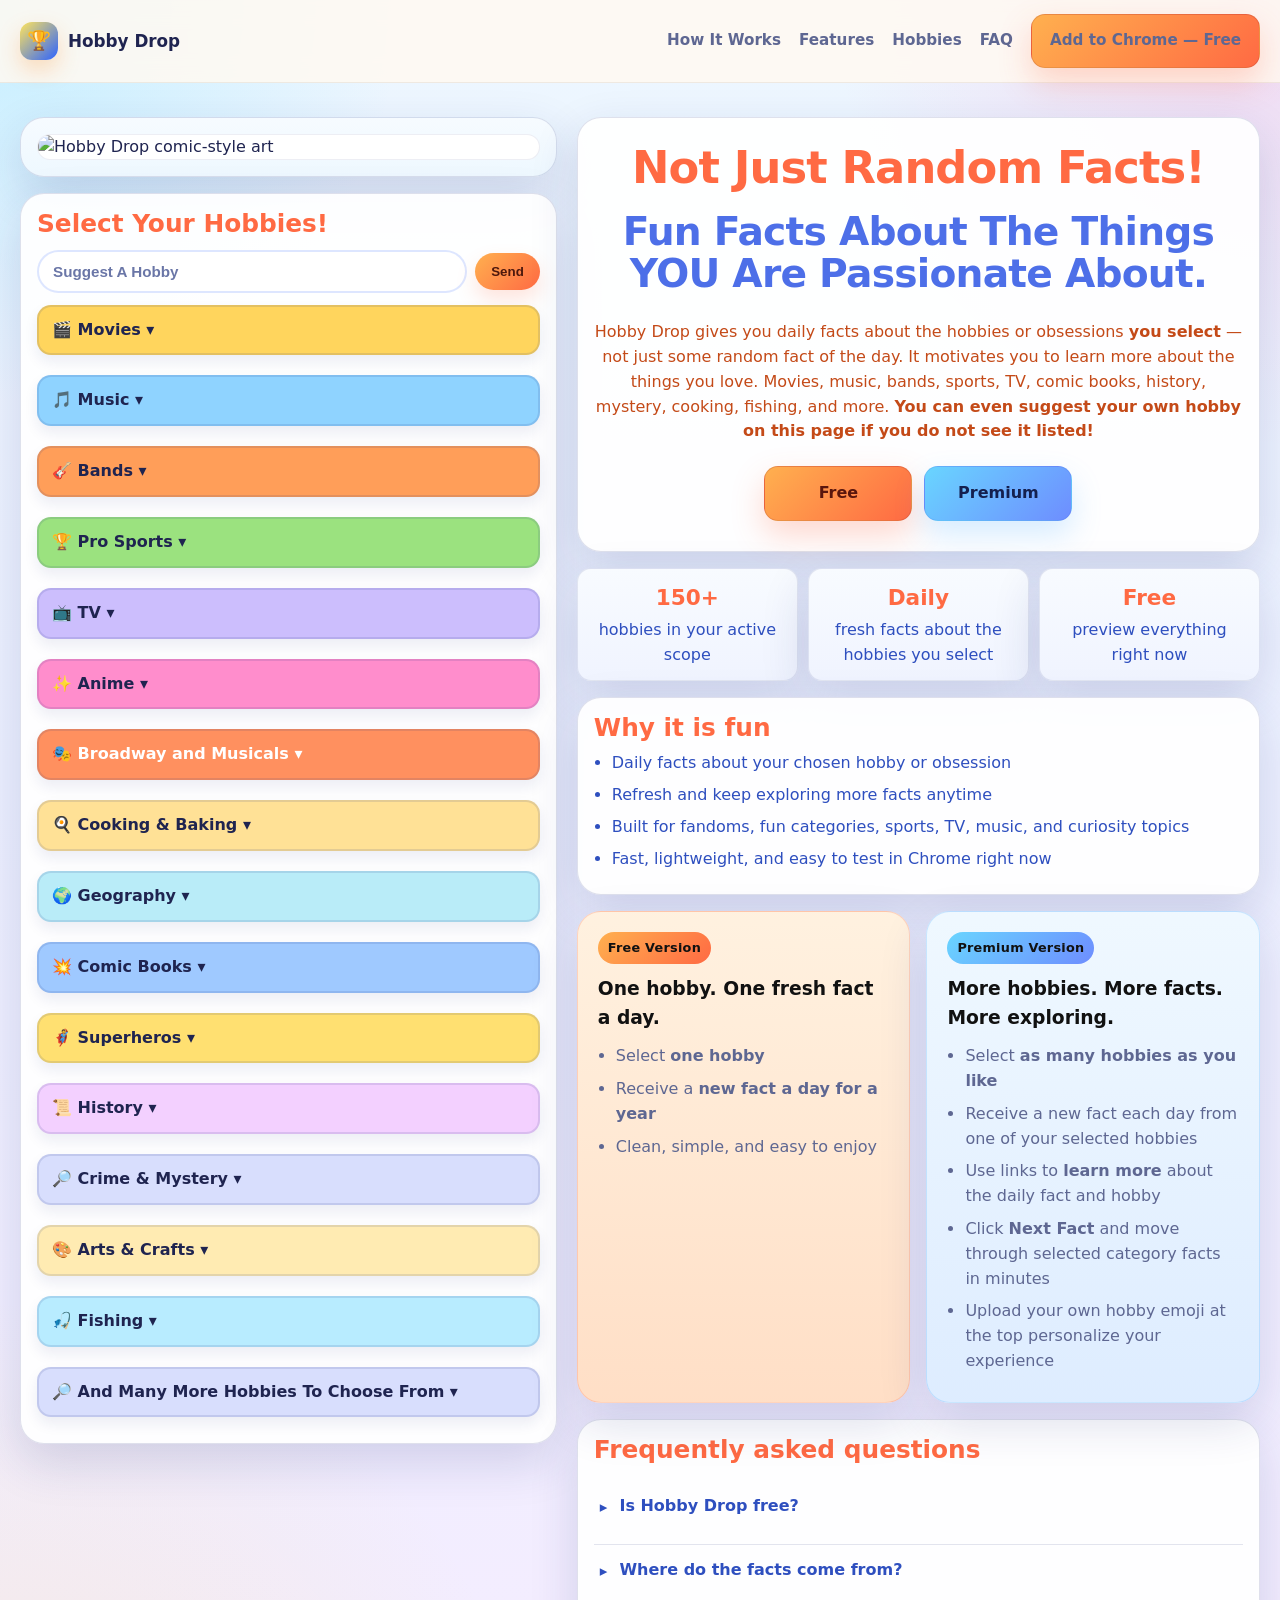
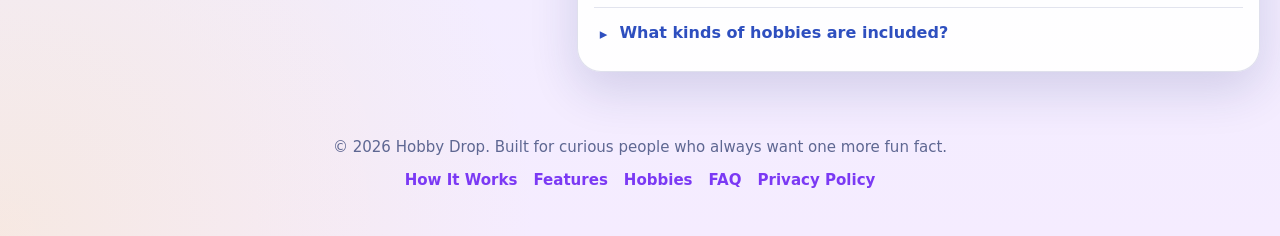
==== commit b352d1eb: "Newere SVG" ====
--- a/website/index.html
+++ b/website/index.html
@@ -1013,7 +1013,7 @@
       <div class="wrap comic-layout">
         <div class="left-rail">
           <div class="panel art-card">
-            <img src="Hero-art.png" alt="Hobby Drop comic-style art" class="hero-art">
+            <img src="Hero-art.svg" alt="Hobby Drop comic-style art" class="hero-art">
           </div>
           <div class="panel tabs-card" id="categories">
             <div class="tabs-card-header">
